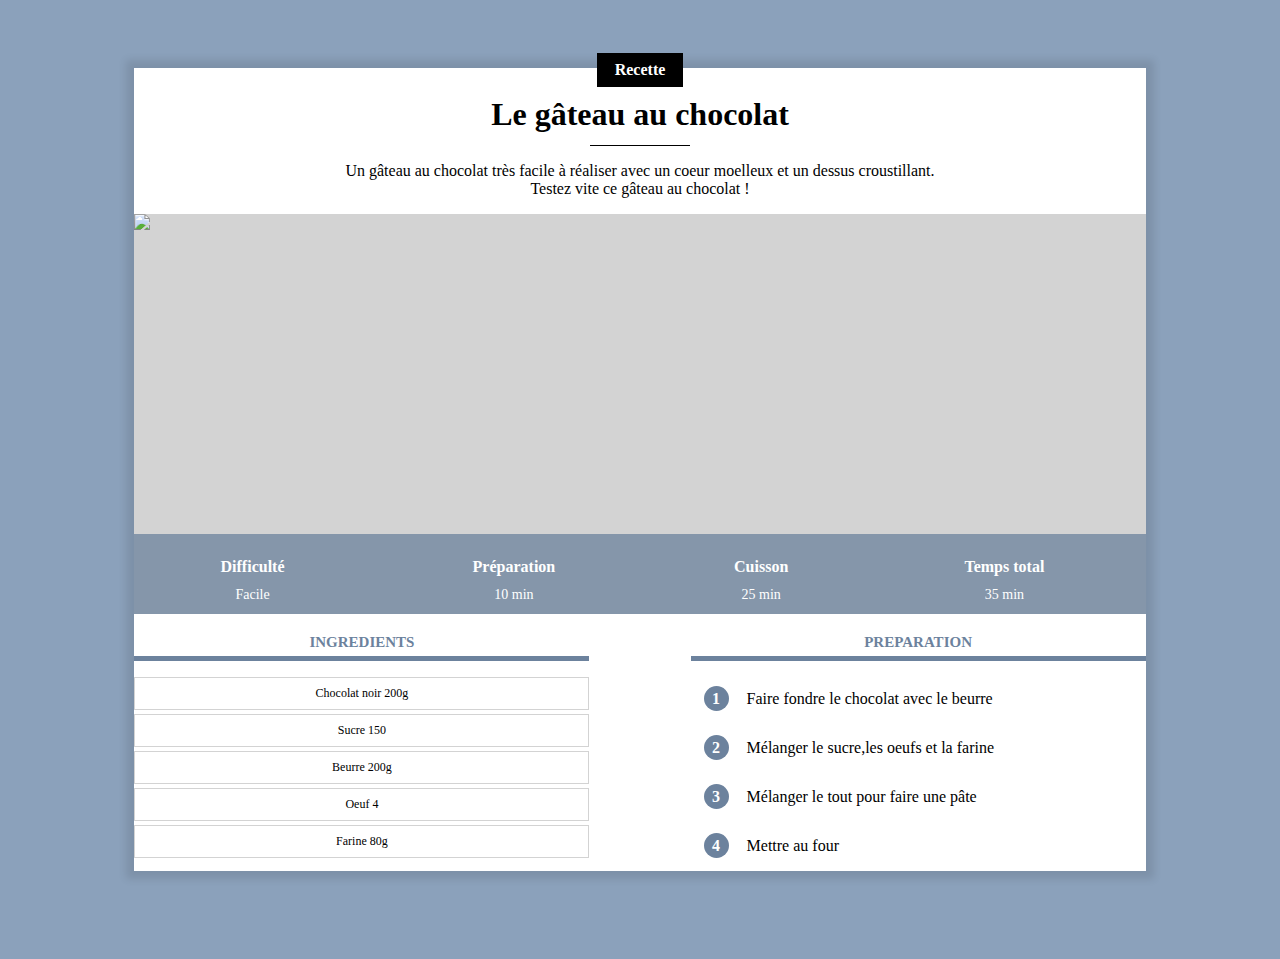
==== recette.html @ 2cdfa9d6 "Add files via upload" ====
<!DOCTYPE html>
<html>
    <head>
        <title>Recette du gâteau au chocolat</title>
        <meta charset="UTF-8">
        <link rel="stylesheet" href="recette.css">
    </head>
    <body>
        
        
        <div class="contenu">
                <div class="centre categorie">
                    <p class="categorie">Recette</p>
                </div>

                <h1 class="centre">Le gâteau au chocolat</h1>

                <div class="separateur"></div>

                <div class="centre">
                    <p class="centre">
                        Un gâteau au chocolat très facile à réaliser avec un coeur moelleux et un dessus croustillant. 
                        <br>Testez vite ce gâteau au chocolat !
                    </p>     
                </div>
                <div class="info">
                    <img class="centre info" src="gateau.jpg" >
                   
                    <table class="info">
                        <tr>
                            <th>Difficulté</th>
                            <th>Préparation</th>
                            <th>Cuisson</th>
                            <th>Temps total</th>
                        </tr>
                        <tr>
                            <td>Facile</td>
                            <td>10 min</td>
                            <td>25 min</td>
                            <td>35 min</td>
                        </tr>
                    </table>
                </div>  
                <div>
                        <div class="colonne1 colonne">
                            <h2>INGREDIENTS</h2>
                            <div class="ingredient">
                                <p>Chocolat noir 200g</p>
                                <p>Sucre 150</p>
                                <p>Beurre 200g</p>
                                <p>Oeuf 4</p>
                                <p>Farine 80g</p>    
                            </div>
                        </div> 
                        <div class="colonne2 colonne">
                            <h2>PREPARATION</h2>
                            <table class="preparation">
                                <tr>
                                    <td><p class="numero">1</p></td><td class="preparation_etape">Faire fondre le chocolat avec le beurre</td>
                                </tr>
                                <tr>
                                    <td><p class="numero">2</p></td><td class="preparation_etape">Mélanger le sucre,les oeufs et la farine</td>
                                </tr>
                                <tr >
                                    <td><p class="numero">3</p></td><td class="preparation_etape">Mélanger le tout pour faire une pâte</td>
                                </tr>
                                <tr>
                                    <td><p class="numero">4</p></td><td class="preparation_etape">Mettre au four</td>
                                </tr>
                            </table>
                            
                        </div>
                </div> 
        </div>
    </body>
</html>
---- recette.css ----
*{
                overflow: auto;
            }
                        
            body {
                background-color: #8BA1BB;
                font-family: 'Times New Roman';
            }
           
            div.contenu{
                background-color: white;
                margin: 60px 10% 80px 10%;
                padding: 0px;
                min-width: 350px;
                box-shadow: 0px 0px 8px 8px rgba(0, 0, 0, 0.1);
                overflow: visible;
               
            }
            h1{
                text-align: center;
                margin-bottom: 12px;
                margin-top: 5px;
            }
            p.description{
                text-align: center;
                max-width: 400px;
                display: inline-block;
                font-size: 14px;
              
            }
            .centre{
               
               text-align: center;
               width: 100%;
            }
            p.categorie {
                background-color: black;
                color: white;
                display: inline-block;
                margin-top: -15px;
                padding: 8px 18px;
                margin-bottom: 0px;
                font-weight: bold;
                font-size: 16px;
                
               
                
            }
            div.categorie{
                margin-bottom: 0px;
                margin-top: 0px;
                overflow: visible;
            }
            div.separateur{
                width: 100px;
                height: 1px;
                background-color: black;
                margin-left: auto;
                margin-right: auto;
                
            }
            table.info{
                position: absolute;
                bottom: 0px;
                width: 100%;
                color: white;
                background-color: #6C829DC0;
                height: 80px;
                
                
            }
            div.info{
                position: relative;
            }
            table.info td{
                text-align: center;
                font-size: 14px;
                vertical-align: top;
            }
            table.info th{
              
                font-size: 16px;
                vertical-align: bottom;
                padding: 8px;
            }
            img.info{
                display: block;
                max-height: 400px;
                object-fit: cover;
                min-height: 400px;
                background-color: lightgrey;
                
            }


            div.colonne{
                width: 45%;
            }

            div.colonne1{
               
                display: inline-block;
                margin-right: 10%;

            }

            div.colonne2{
                float: right;
         
            }
            div.colonne h2{
                text-align: center;
                text-transform: uppercase;
                font-size: 15px;
                margin-top: 20px;
                border-bottom: 5px solid ;color: #6C829D;
                padding-bottom: 5px;
            }
            div.ingredient p{
               
                text-align: center;
                font-size: 12px;
                border: 1px solid lightgrey;
                padding: 8px 0;
                margin-top: 4px;
                margin-bottom: 0px;
            }

            table.preparation p.numero{
                background-color: #6C829D;
                text-align: center;
                color: white;
                width: 25px;
                height: 25px;
                font-weight: bold;
                padding-top: 4px;
                box-sizing: border-box;
                border-radius: 50%;
                margin: 10px;
            
            }

            table.preparation td.preparation_etape{
                padding-left: 5px;
            }

            table.preparation tr{
                height: 40px;
            }
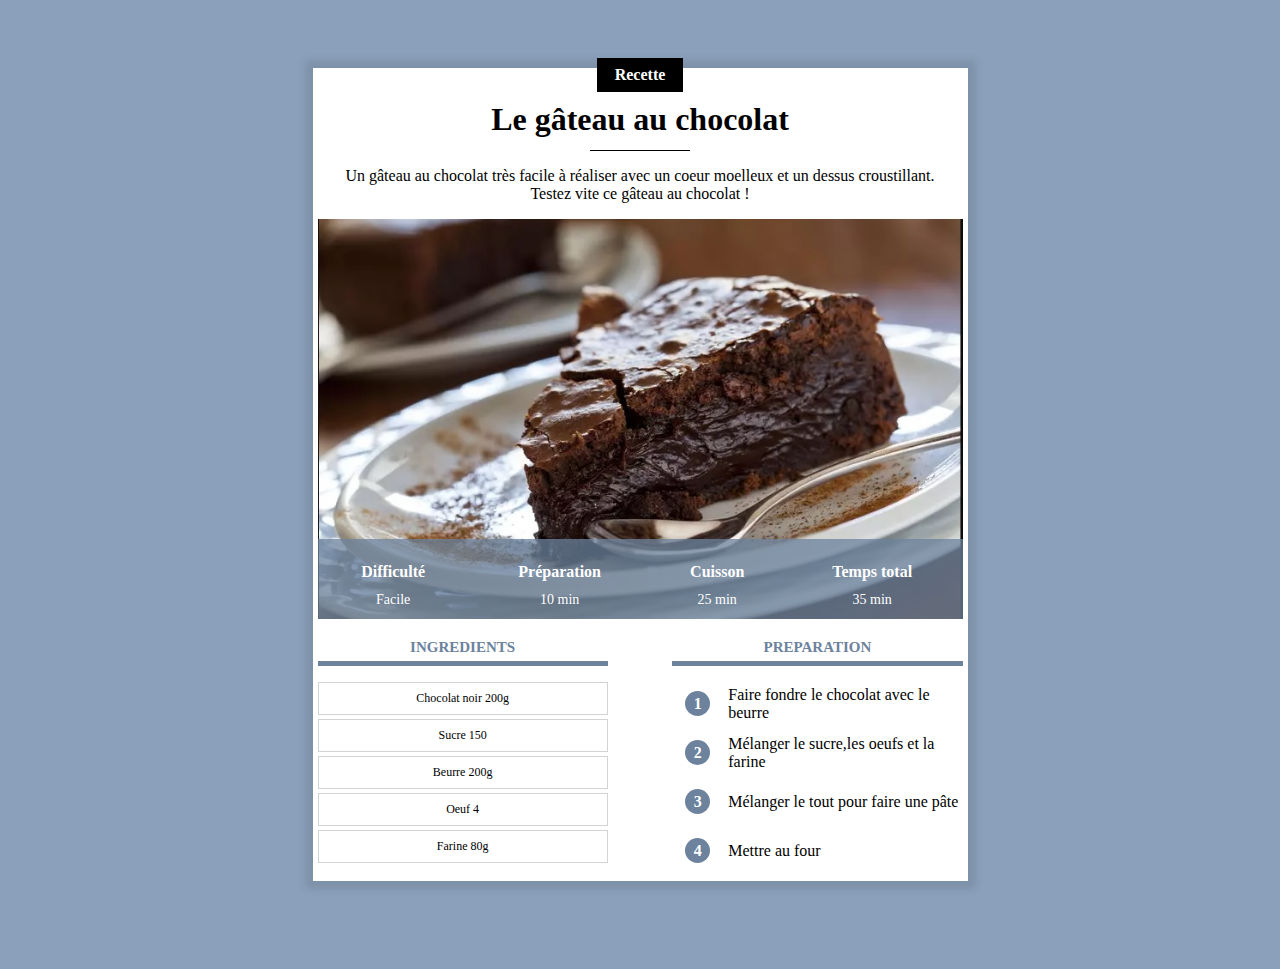
==== commit 49044be6: "Add files via upload" ====
--- a/recette.html
+++ b/recette.html
@@ -3,7 +3,9 @@
     <head>
         <title>Recette du gâteau au chocolat</title>
         <meta charset="UTF-8">
+        <meta name="viewport" content="width=device-width, initial-scale=1.0">
         <link rel="stylesheet" href="recette.css">
+
     </head>
     <body>
         
--- a/recette.css
+++ b/recette.css
@@ -9,9 +9,9 @@
            
             div.contenu{
                 background-color: white;
-                margin: 60px 10% 80px 10%;
-                padding: 0px;
-                min-width: 350px;
+                margin: 40px 8px 20px 8px;
+                padding: 0px 8px 20px 8px;
+                /*min-width: 350px;*/
                 box-shadow: 0px 0px 8px 8px rgba(0, 0, 0, 0.1);
                 overflow: visible;
                
@@ -65,21 +65,19 @@
                 width: 100%;
                 color: white;
                 background-color: #6C829DC0;
-                height: 80px;
-                
-                
+                height: 50px;
             }
             div.info{
                 position: relative;
             }
             table.info td{
                 text-align: center;
-                font-size: 14px;
+                font-size: 12px;
                 vertical-align: top;
             }
             table.info th{
               
-                font-size: 16px;
+                font-size: 14px;
                 vertical-align: bottom;
                 padding: 8px;
             }
@@ -94,7 +92,7 @@
 
 
             div.colonne{
-                width: 45%;
+                width: 100%;
             }
 
             div.colonne1{
@@ -104,10 +102,6 @@
 
             }
 
-            div.colonne2{
-                float: right;
-         
-            }
             div.colonne h2{
                 text-align: center;
                 text-transform: uppercase;
@@ -148,6 +142,52 @@
                 height: 40px;
             }
 
+            /* For mobile pc: */
+            @media only screen and (min-width: 768px) {
+                div.contenu{
+                    margin: 60px 10% 80px 10%;
+                    padding: 5px;
+                    min-width: 350px;
+                }
+
+                table.info{
+                    height: 80px;
+                }
+
+                table.info th{
+                    font-size: 16px;
+                }
+
+                table.info td{
+                    font-size: 14px;
+                }
+
+                div.colonne{
+                    width: 45%;
+                }
+    
+                div.colonne1{
+                   margin-right: 10%;
+                }
+    
+                div.colonne2{
+                    float: right;
+             
+                }
+            }
+
+            @media only screen and (min-width: 900px){
+                div.contenu{
+                    margin-left: auto;
+                    margin-right: auto;
+                    width: 645px;
+                }
+
+            }
+
+           
+            
+
            
            
             